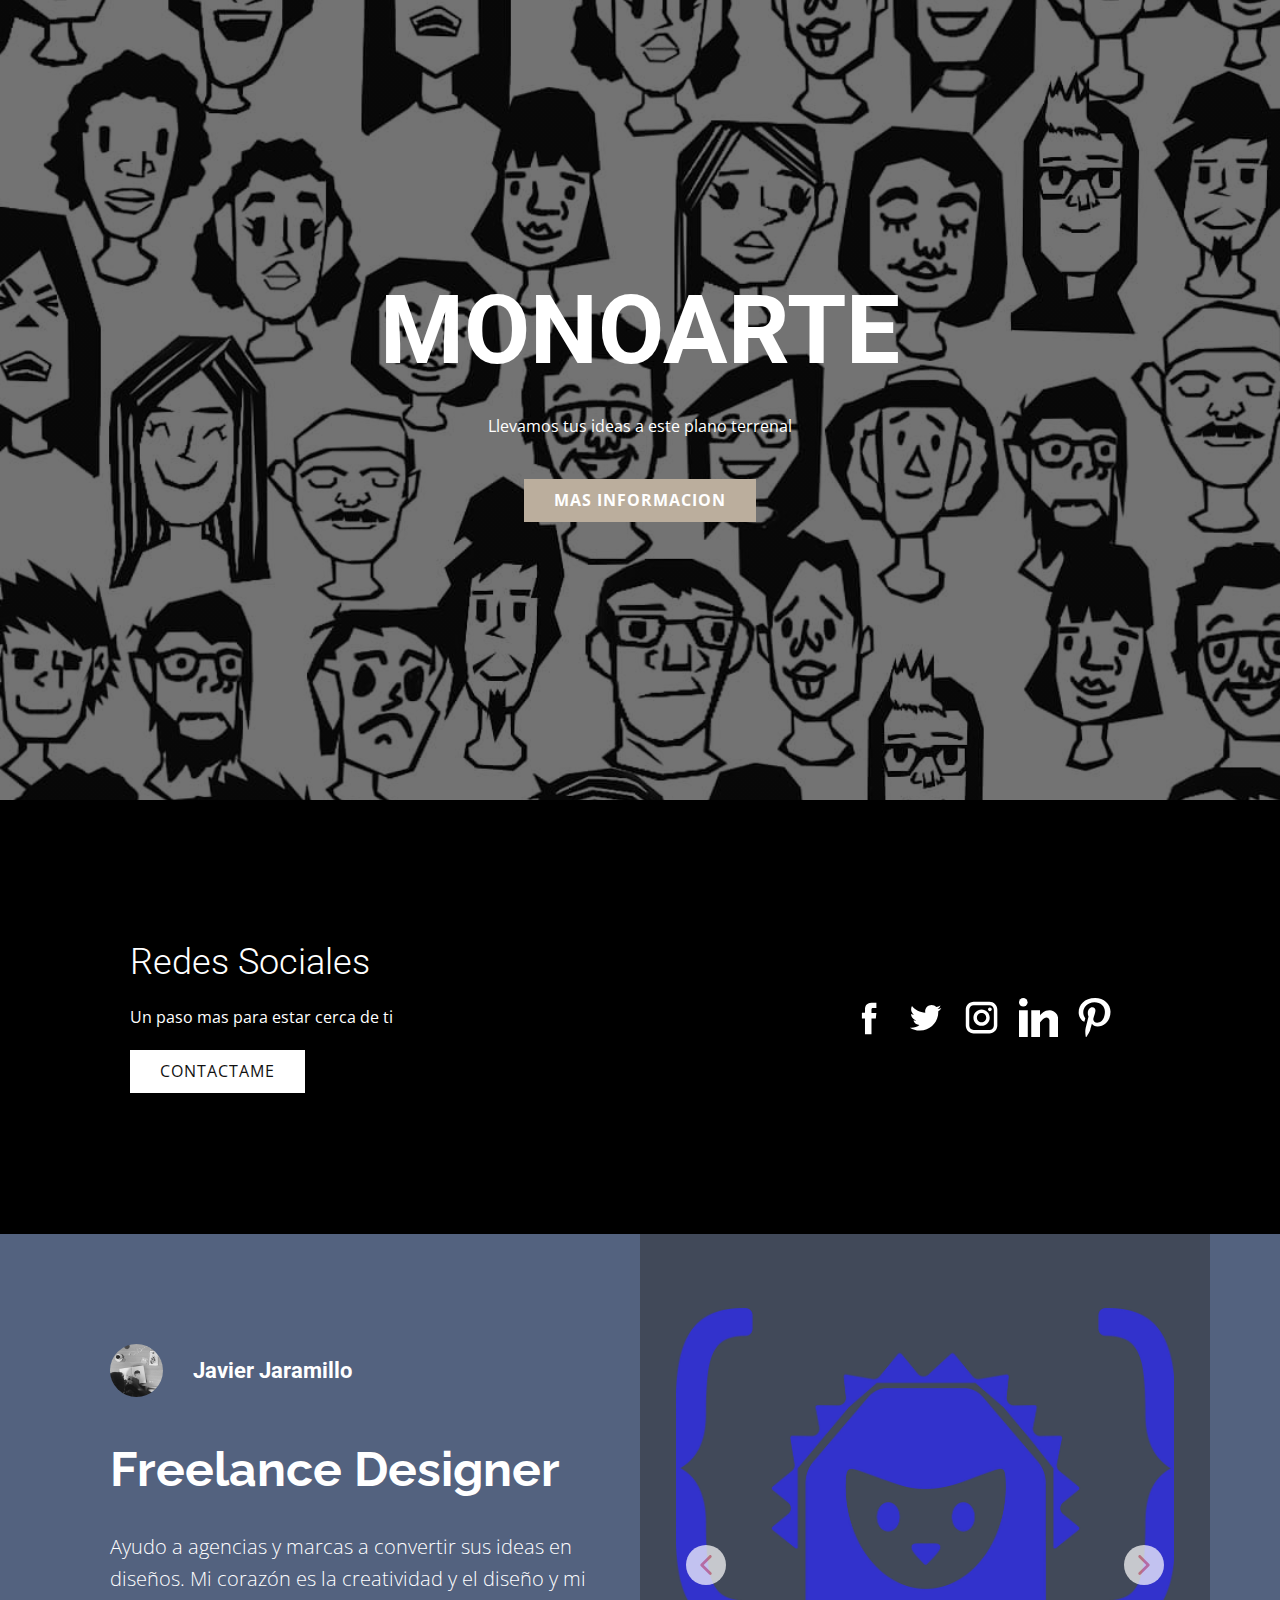
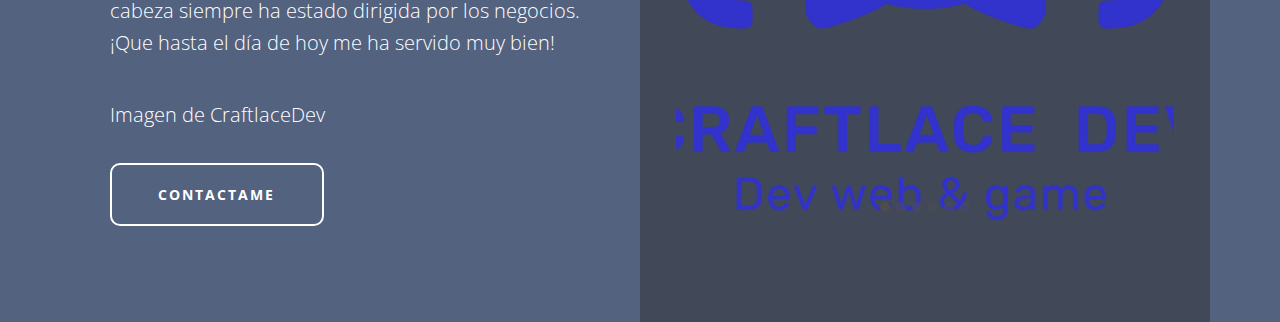
==== index.html @ bd634877 "contenido" ====
<!DOCTYPE html>
<html style="font-size: 16px;" lang="es">

<head>
    <meta name="viewport" content="width=device-width, initial-scale=1.0">
    <meta charset="utf-8">
    <meta name="keywords" content="Freelance Designer">
    <meta name="description" content="">
    <title>Page 14</title>
    <link rel="stylesheet" href="nicepage.css" media="screen">
    <link rel="stylesheet" href="Page-14.css" media="screen">
    <script class="u-script" type="text/javascript" src="jquery-1.9.1.min.js" defer=""></script>
    <script class="u-script" type="text/javascript" src="nicepage.js" defer=""></script>
    <meta name="generator" content=" 4.21.19, nicepage.com">
    <link id="u-theme-google-font" rel="stylesheet" href="https://fonts.googleapis.com/css?family=Roboto:100,100i,300,300i,400,400i,500,500i,700,700i,900,900i|Open+Sans:300,300i,400,400i,500,500i,600,600i,700,700i,800,800i">
    <link id="u-page-google-font" rel="stylesheet" href="https://fonts.googleapis.com/css?family=Raleway:100,100i,200,200i,300,300i,400,400i,500,500i,600,600i,700,700i,800,800i,900,900i">




    <script type="application/ld+json">
        {
            "@context": "http://schema.org",
            "@type": "Organization",
            "name": ""
        }
    </script>
    <meta name="theme-color" content="#53627f">
    <meta property="og:title" content="Page 14">
    <meta property="og:type" content="website">
</head>

<body data-home-page="https://website3326796.nicepage.io/Page-14.html?version=3535fca6-5cd0-44dd-925d-917f13a41437" data-home-page-title="Page 14" class="u-body u-xl-mode" data-lang="es">
    <section class="u-align-center u-clearfix u-image u-shading u-section-1" src="" data-image-width="1080" data-image-height="900" id="sec-49e9">
        <div class="u-clearfix u-sheet u-valign-middle u-sheet-1">
            <h1 class="u-text u-text-default u-title u-text-1">MONOARTE</h1>
            <p class="u-large-text u-text u-text-default u-text-variant u-text-2">Llevamos tus ideas a este plano terrenal</p>
            <a href="#" class="u-btn u-button-style u-palette-2-base u-btn-1">mas informacion</a>
        </div>
    </section>
    <section class="u-black u-clearfix u-section-2" id="sec-7c74">
        <div class="u-clearfix u-sheet u-valign-middle u-sheet-1">
            <div class="u-clearfix u-expanded-width u-layout-wrap u-layout-wrap-1">
                <div class="u-layout">
                    <div class="u-layout-row">
                        <div class="u-align-left u-container-style u-layout-cell u-left-cell u-size-32-md u-size-32-sm u-size-32-xs u-size-36-lg u-size-36-xl u-layout-cell-1">
                            <div class="u-container-layout u-valign-middle u-container-layout-1">
                                <h2 class="u-text u-text-default u-text-1">Redes Sociales</h2>
                                <p class="u-text u-text-2">Un paso mas para estar cerca de ti</p>
                                <a href="" class="u-btn u-button-style u-white u-btn-1">CONTACTAME</a>
                            </div>
                        </div>
                        <div class="u-align-left-sm u-align-left-xs u-align-right-lg u-align-right-md u-align-right-xl u-container-style u-layout-cell u-right-cell u-size-24-lg u-size-24-xl u-size-28-md u-size-28-sm u-size-28-xs u-layout-cell-2">
                            <div class="u-container-layout u-valign-middle u-container-layout-2">
                                <div class="u-social-icons u-spacing-17 u-social-icons-1">
                                    <a class="u-social-url" title="facebook" target="_blank" href="https://facebook.com/name"><span class="u-icon u-social-facebook u-social-icon u-text-white"><svg class="u-svg-link" preserveAspectRatio="xMidYMin slice" viewBox="0 0 112 112" style=""><use xlink:href="#svg-2e4f"></use></svg><svg class="u-svg-content" viewBox="0 0 112 112" x="0" y="0" id="svg-2e4f"><path fill="currentColor" d="M75.5,28.8H65.4c-1.5,0-4,0.9-4,4.3v9.4h13.9l-1.5,15.8H61.4v45.1H42.8V58.3h-8.8V42.4h8.8V32.2
c0-7.4,3.4-18.8,18.8-18.8h13.8v15.4H75.5z"></path></svg></span>
                    </a>
                                    <a class="u-social-url" title="twitter" target="_blank" href="https://twitter.com/name"><span class="u-icon u-social-icon u-social-twitter u-text-white"><svg class="u-svg-link" preserveAspectRatio="xMidYMin slice" viewBox="0 0 112 112" style=""><use xlink:href="#svg-c508"></use></svg><svg class="u-svg-content" viewBox="0 0 112 112" x="0" y="0" id="svg-c508"><path fill="currentColor" d="M92.2,38.2c0,0.8,0,1.6,0,2.3c0,24.3-18.6,52.4-52.6,52.4c-10.6,0.1-20.2-2.9-28.5-8.2
	c1.4,0.2,2.9,0.2,4.4,0.2c8.7,0,16.7-2.9,23-7.9c-8.1-0.2-14.9-5.5-17.3-12.8c1.1,0.2,2.4,0.2,3.4,0.2c1.6,0,3.3-0.2,4.8-0.7
	c-8.4-1.6-14.9-9.2-14.9-18c0-0.2,0-0.2,0-0.2c2.5,1.4,5.4,2.2,8.4,2.3c-5-3.3-8.3-8.9-8.3-15.4c0-3.4,1-6.5,2.5-9.2
	c9.1,11.1,22.7,18.5,38,19.2c-0.2-1.4-0.4-2.8-0.4-4.3c0.1-10,8.3-18.2,18.5-18.2c5.4,0,10.1,2.2,13.5,5.7c4.3-0.8,8.1-2.3,11.7-4.5
	c-1.4,4.3-4.3,7.9-8.1,10.1c3.7-0.4,7.3-1.4,10.6-2.9C98.9,32.3,95.7,35.5,92.2,38.2z"></path></svg></span>
                    </a>
                                    <a class="u-social-url" title="instagram" target="_blank" href="https://instagram.com/name"><span class="u-icon u-social-icon u-social-instagram u-text-white"><svg class="u-svg-link" preserveAspectRatio="xMidYMin slice" viewBox="0 0 112 112" style=""><use xlink:href="#svg-9d85"></use></svg><svg class="u-svg-content" viewBox="0 0 112 112" x="0" y="0" id="svg-9d85"><path fill="currentColor" d="M55.9,32.9c-12.8,0-23.2,10.4-23.2,23.2s10.4,23.2,23.2,23.2s23.2-10.4,23.2-23.2S68.7,32.9,55.9,32.9z
	 M55.9,69.4c-7.4,0-13.3-6-13.3-13.3c-0.1-7.4,6-13.3,13.3-13.3s13.3,6,13.3,13.3C69.3,63.5,63.3,69.4,55.9,69.4z"></path><path fill="#FFFFFF" d="M79.7,26.8c-3,0-5.4,2.5-5.4,5.4s2.5,5.4,5.4,5.4c3,0,5.4-2.5,5.4-5.4S82.7,26.8,79.7,26.8z"></path><path fill="currentColor" d="M78.2,11H33.5C21,11,10.8,21.3,10.8,33.7v44.7c0,12.6,10.2,22.8,22.7,22.8h44.7c12.6,0,22.7-10.2,22.7-22.7
	V33.7C100.8,21.1,90.6,11,78.2,11z M91,78.4c0,7.1-5.8,12.8-12.8,12.8H33.5c-7.1,0-12.8-5.8-12.8-12.8V33.7
	c0-7.1,5.8-12.8,12.8-12.8h44.7c7.1,0,12.8,5.8,12.8,12.8V78.4z"></path></svg></span>
                    </a>
                                    <a class="u-social-url" target="_blank" data-type="Custom" title="Custom" href=""><span class="u-icon u-social-custom u-social-icon u-text-white u-icon-4"><svg class="u-svg-link" preserveAspectRatio="xMidYMin slice" viewBox="0 0 512 512" style=""><use xlink:href="#svg-ff0d"></use></svg><svg class="u-svg-content" viewBox="0 0 512 512" x="0px" y="0px" id="svg-ff0d" style="enable-background:new 0 0 512 512;"><g><g><rect y="160" width="114.496" height="352"></rect>
</g>
</g><g><g><path d="M426.368,164.128c-1.216-0.384-2.368-0.8-3.648-1.152c-1.536-0.352-3.072-0.64-4.64-0.896    c-6.08-1.216-12.736-2.08-20.544-2.08c-66.752,0-109.088,48.544-123.04,67.296V160H160v352h114.496V320    c0,0,86.528-120.512,123.04-32c0,79.008,0,224,0,224H512V274.464C512,221.28,475.552,176.96,426.368,164.128z"></path>
</g>
</g><g><g><circle cx="56" cy="56" r="56"></circle>
</g>
</g></svg></span>
                    </a>
                                    <a class="u-social-url" target="_blank" data-type="Custom" title="Custom" href=""><span class="u-icon u-social-custom u-social-icon u-text-white u-icon-5"><svg class="u-svg-link" preserveAspectRatio="xMidYMin slice" viewBox="0 0 511.977 511.977" style=""><use xlink:href="#svg-a3cb"></use></svg><svg class="u-svg-content" viewBox="0 0 511.977 511.977" x="0px" y="0px" id="svg-a3cb" style="enable-background:new 0 0 511.977 511.977;"><g><g><path d="M262.948,0C122.628,0,48.004,89.92,48.004,187.968c0,45.472,25.408,102.176,66.08,120.16    c6.176,2.784,9.536,1.6,10.912-4.128c1.216-4.352,6.56-25.312,9.152-35.2c0.8-3.168,0.384-5.92-2.176-8.896    c-13.504-15.616-24.224-44.064-24.224-70.752c0-68.384,54.368-134.784,146.88-134.784c80,0,135.968,51.968,135.968,126.304    c0,84-44.448,142.112-102.208,142.112c-31.968,0-55.776-25.088-48.224-56.128c9.12-36.96,27.008-76.704,27.008-103.36    c0-23.904-13.504-43.68-41.088-43.68c-32.544,0-58.944,32.224-58.944,75.488c0,27.488,9.728,46.048,9.728,46.048    S144.676,371.2,138.692,395.488c-10.112,41.12,1.376,107.712,2.368,113.44c0.608,3.168,4.16,4.16,6.144,1.568    c3.168-4.16,42.08-59.68,52.992-99.808c3.968-14.624,20.256-73.92,20.256-73.92c10.72,19.36,41.664,35.584,74.624,35.584    c98.048,0,168.896-86.176,168.896-193.12C463.62,76.704,375.876,0,262.948,0z"></path>
</g>
</g></svg></span>
                    </a>
                                </div>
                            </div>
                        </div>
                    </div>
                </div>
            </div>
        </div>
    </section>
    <section class="u-clearfix u-palette-1-base u-section-3" id="carousel_46b9">
        <div class="u-clearfix u-sheet u-valign-middle-xs u-sheet-1">
            <div class="u-clearfix u-expanded-width-sm u-expanded-width-xs u-layout-wrap u-layout-wrap-1">
                <div class="u-gutter-0 u-layout">
                    <div class="u-layout-row">
                        <div class="u-align-left u-container-style u-layout-cell u-palette-1-base u-size-30-lg u-size-30-xl u-size-60-md u-size-60-sm u-size-60-xs u-layout-cell-1">
                            <div class="u-container-layout u-valign-middle u-container-layout-1">
                                <div class="u-align-left u-container-style u-group u-group-1">
                                    <div class="u-container-layout u-container-layout-2">
                                        <div alt="" class="u-image u-image-circle u-image-1" data-image-width="800" data-image-height="792"></div>
                                        <h5 class="u-text u-text-1">Javier Jaramillo</h5>
                                    </div>
                                </div>
                                <h2 class="u-custom-font u-font-raleway u-text u-text-2">Freelance Designer</h2>
                                <p class="u-text u-text-3"> Ayudo a agencias y marcas a convertir sus ideas en diseños. Mi corazón es la creatividad y el diseño y mi cabeza siempre ha estado dirigida por los negocios. ¡Que hasta el día de hoy me ha servido muy bien!</p>
                                <p class="u-text u-text-4">Imagen de CraftlaceDev</p>
                                <a href="https://nicepage.com/wordpress-themes" class="u-active-white u-border-2 u-border-active-white u-border-hover-white u-border-white u-btn u-btn-round u-button-style u-hover-white u-none u-radius-10 u-text-active-palette-4-base u-text-hover-palette-4-base u-btn-1">contactame</a>
                            </div>
                        </div>
                        <div class="u-align-center-lg u-align-center-xl u-align-left-md u-align-left-sm u-align-left-xs u-container-style u-layout-cell u-palette-1-dark-2 u-size-30-lg u-size-30-xl u-size-60-md u-size-60-sm u-size-60-xs u-layout-cell-2">
                            <div class="u-container-layout u-valign-middle-sm u-valign-middle-xs u-container-layout-3">
                                <div class="u-carousel u-expanded-width-xs u-gallery u-gallery-slider u-layout-carousel u-lightbox u-show-text-on-hover u-thumbnails-position-bottom u-gallery-1" id="carousel-8c03" data-interval="5000" data-u-ride="carousel">
                                    <ol class="u-absolute-hcenter u-carousel-indicators u-carousel-indicators-1">
                                        <li data-u-target="#carousel-8c03" data-u-slide-to="0" class="u-active u-grey-70 u-shape-circle" style="width: 10px; height: 10px;"></li>
                                        <li data-u-target="#carousel-8c03" data-u-slide-to="1" class="u-grey-70 u-shape-circle" style="width: 10px; height: 10px;"></li>
                                        <li data-u-target="#carousel-8c03" data-u-slide-to="2" class="u-grey-70 u-shape-circle" style="width: 10px; height: 10px;"></li>
                                        <li data-u-target="#carousel-8c03" data-u-slide-to="3" class="u-grey-70 u-shape-circle" style="width: 10px; height: 10px;"></li>
                                        <li data-u-target="#carousel-8c03" data-u-slide-to="4" class="u-grey-70 u-shape-circle" style="width: 10px; height: 10px;"></li>
                                        <li data-u-target="#carousel-8c03" data-u-slide-to="5" class="u-grey-70 u-shape-circle" style="width: 10px; height: 10px;"></li>
                                    </ol>
                                    <div class="u-carousel-inner u-gallery-inner" role="listbox">
                                        <div class="u-active u-carousel-item u-effect-fade u-effect-hover-zoom u-gallery-item u-carousel-item-1">
                                            <div class="u-back-slide" data-image-width="1189" data-image-height="1080">
                                                <img class="u-back-image u-expanded" src="images/3.png">
                                            </div>
                                            <div class="u-align-center u-over-slide u-shading u-valign-bottom u-over-slide-1">
                                                <h3 class="u-gallery-heading">Sample Title</h3>
                                                <p class="u-gallery-text">Sample Text</p>
                                            </div>
                                        </div>
                                        <div class="u-carousel-item u-effect-fade u-effect-hover-zoom u-gallery-item u-carousel-item-2">
                                            <div class="u-back-slide" data-image-width="1189" data-image-height="1080">
                                                <img class="u-back-image u-expanded" src="images/2.png">
                                            </div>
                                            <div class="u-align-center u-over-slide u-shading u-valign-bottom u-over-slide-2">
                                                <h3 class="u-gallery-heading">Sample Title</h3>
                                                <p class="u-gallery-text">Sample Text</p>
                                            </div>
                                        </div>
                                        <div class="u-carousel-item u-effect-fade u-effect-hover-zoom u-gallery-item u-carousel-item-3">
                                            <div class="u-back-slide" data-image-width="1920" data-image-height="725">
                                                <img class="u-back-image u-expanded" src="images/4.png">
                                            </div>
                                            <div class="u-align-center u-over-slide u-shading u-valign-bottom u-over-slide-3">
                                                <h3 class="u-gallery-heading">Sample Title</h3>
                                                <p class="u-gallery-text">Sample Text</p>
                                            </div>
                                        </div>
                                        <div class="u-carousel-item u-effect-fade u-effect-hover-zoom u-gallery-item u-carousel-item-4">
                                            <div class="u-back-slide" data-image-width="3401" data-image-height="1770">
                                                <img class="u-back-image u-expanded" src="images/7.png">
                                            </div>
                                            <div class="u-align-center u-over-slide u-shading u-valign-bottom u-over-slide-4">
                                                <h3 class="u-gallery-heading">Sample Title</h3>
                                                <p class="u-gallery-text">Sample Text</p>
                                            </div>
                                        </div>
                                        <div class="u-carousel-item u-effect-fade u-effect-hover-zoom u-gallery-item u-carousel-item-5">
                                            <div class="u-back-slide" data-image-width="1080" data-image-height="1080">
                                                <img class="u-back-image u-expanded" src="images/1.png">
                                            </div>
                                            <div class="u-align-center u-over-slide u-shading u-valign-bottom u-over-slide-5">
                                                <h3 class="u-gallery-heading">Sample Title</h3>
                                                <p class="u-gallery-text">Sample Text</p>
                                            </div>
                                        </div>
                                        <div class="u-carousel-item u-effect-fade u-effect-hover-zoom u-gallery-item u-carousel-item-6">
                                            <div class="u-back-slide" data-image-width="2093" data-image-height="1198">
                                                <img class="u-back-image u-expanded" src="images/6.png">
                                            </div>
                                            <div class="u-align-center u-over-slide u-shading u-valign-bottom u-over-slide-6">
                                                <h3 class="u-gallery-heading">Sample Title</h3>
                                                <p class="u-gallery-text">Sample Text</p>
                                            </div>
                                        </div>
                                    </div>
                                    <a class="u-absolute-vcenter u-carousel-control u-carousel-control-prev u-hover-palette-4-base u-icon-circle u-opacity u-opacity-70 u-spacing-10 u-text-hover-white u-text-palette-4-base u-white u-carousel-control-1" href="#carousel-8c03" role="button"
                                        data-u-slide="prev">
                                        <span aria-hidden="true">
                        <svg viewBox="0 0 451.847 451.847"><path d="M97.141,225.92c0-8.095,3.091-16.192,9.259-22.366L300.689,9.27c12.359-12.359,32.397-12.359,44.751,0
c12.354,12.354,12.354,32.388,0,44.748L173.525,225.92l171.903,171.909c12.354,12.354,12.354,32.391,0,44.744
c-12.354,12.365-32.386,12.365-44.745,0l-194.29-194.281C100.226,242.115,97.141,234.018,97.141,225.92z"></path></svg>
                      </span>
                                        <span class="sr-only">
                        <svg viewBox="0 0 451.847 451.847"><path d="M97.141,225.92c0-8.095,3.091-16.192,9.259-22.366L300.689,9.27c12.359-12.359,32.397-12.359,44.751,0
c12.354,12.354,12.354,32.388,0,44.748L173.525,225.92l171.903,171.909c12.354,12.354,12.354,32.391,0,44.744
c-12.354,12.365-32.386,12.365-44.745,0l-194.29-194.281C100.226,242.115,97.141,234.018,97.141,225.92z"></path></svg>
                      </span>
                                    </a>
                                    <a class="u-absolute-vcenter u-carousel-control u-carousel-control-next u-hover-palette-4-base u-icon-circle u-opacity u-opacity-70 u-spacing-10 u-text-hover-white u-text-palette-4-base u-white u-carousel-control-2" href="#carousel-8c03" role="button"
                                        data-u-slide="next">
                                        <span aria-hidden="true">
                        <svg viewBox="0 0 451.846 451.847"><path d="M345.441,248.292L151.154,442.573c-12.359,12.365-32.397,12.365-44.75,0c-12.354-12.354-12.354-32.391,0-44.744
L278.318,225.92L106.409,54.017c-12.354-12.359-12.354-32.394,0-44.748c12.354-12.359,32.391-12.359,44.75,0l194.287,194.284
c6.177,6.18,9.262,14.271,9.262,22.366C354.708,234.018,351.617,242.115,345.441,248.292z"></path></svg>
                      </span>
                                        <span class="sr-only">
                        <svg viewBox="0 0 451.846 451.847"><path d="M345.441,248.292L151.154,442.573c-12.359,12.365-32.397,12.365-44.75,0c-12.354-12.354-12.354-32.391,0-44.744
L278.318,225.92L106.409,54.017c-12.354-12.359-12.354-32.394,0-44.748c12.354-12.359,32.391-12.359,44.75,0l194.287,194.284
c6.177,6.18,9.262,14.271,9.262,22.366C354.708,234.018,351.617,242.115,345.441,248.292z"></path></svg>
                      </span>
                                    </a>
                                </div>
                            </div>
                        </div>
                    </div>
                </div>
            </div>
        </div>
    </section>




</body>

</html>
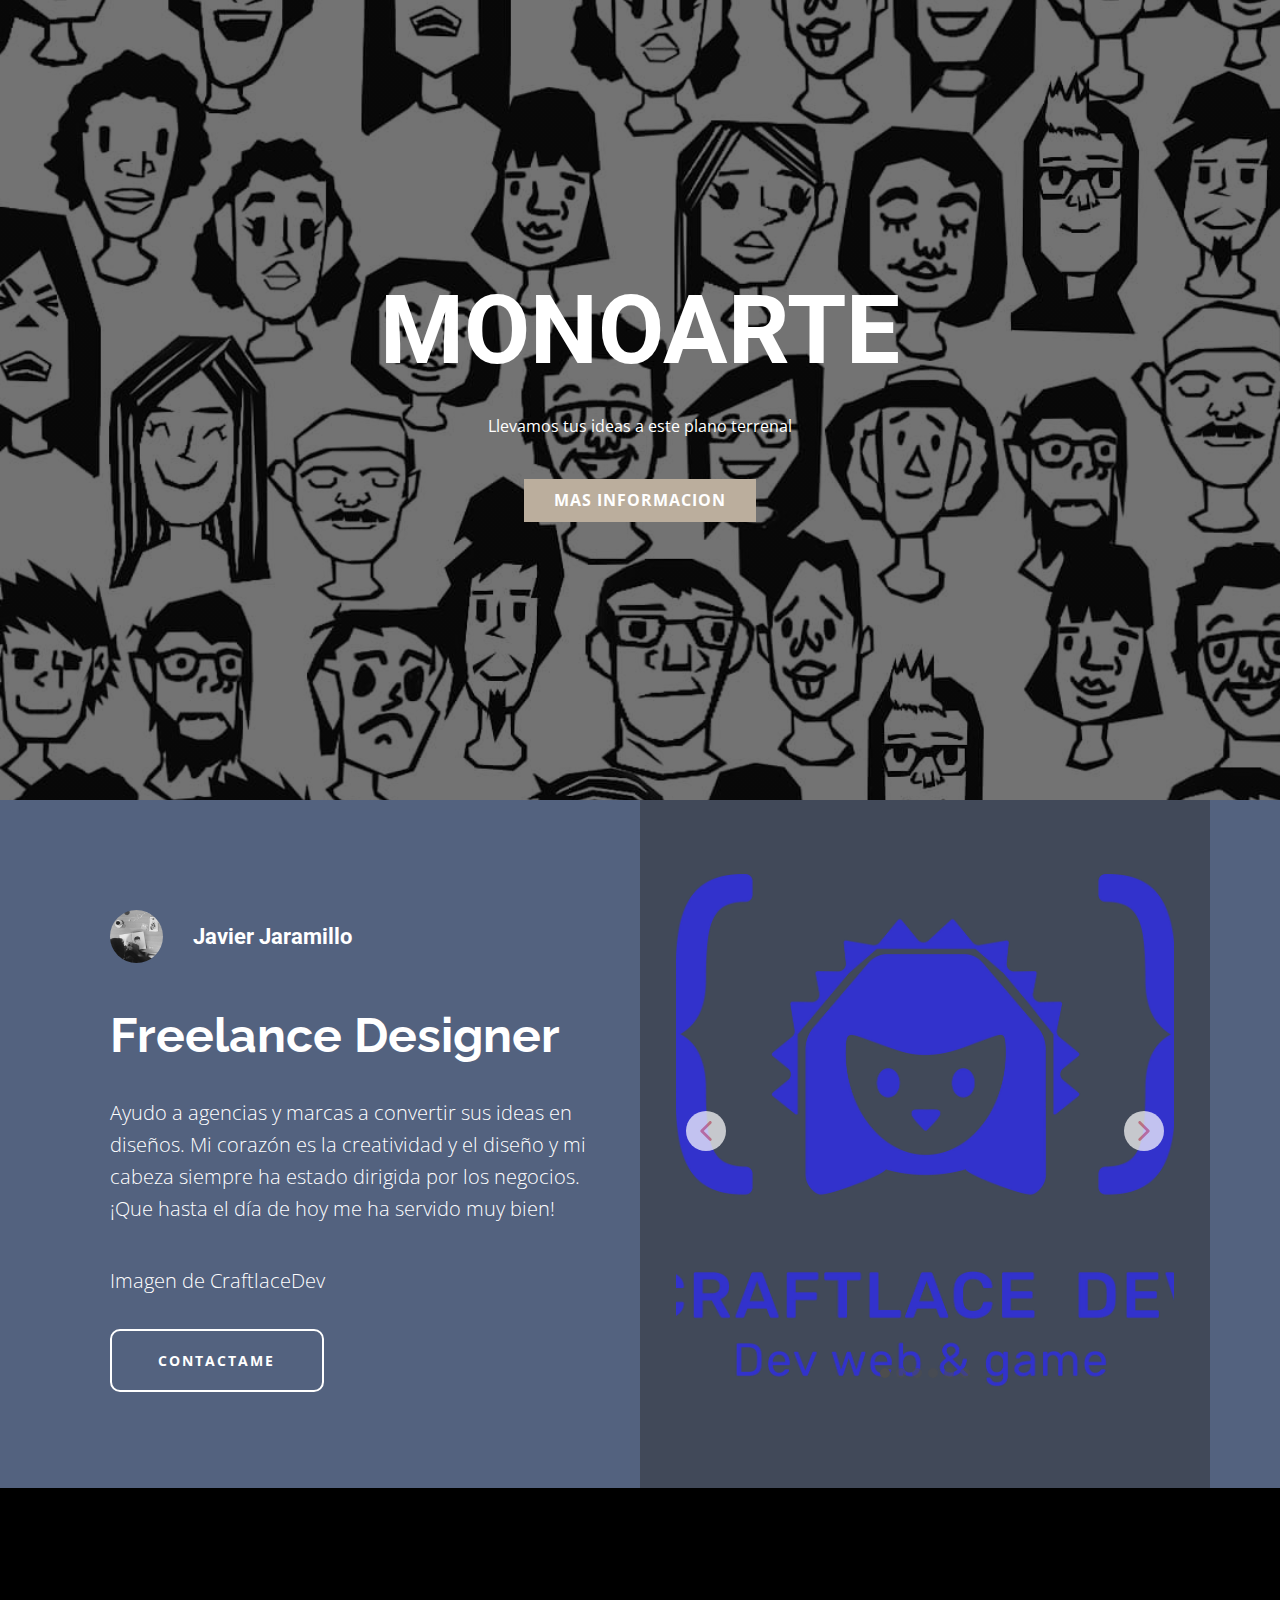
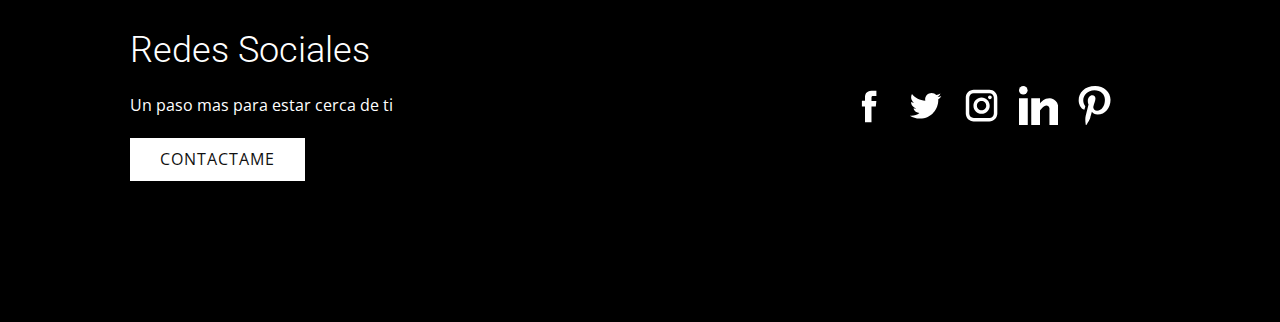
==== commit bafb8788: "cambio de orden de seccion" ====
--- a/index.html
+++ b/index.html
@@ -38,55 +38,7 @@
             <a href="#" class="u-btn u-button-style u-palette-2-base u-btn-1">mas informacion</a>
         </div>
     </section>
-    <section class="u-black u-clearfix u-section-2" id="sec-7c74">
-        <div class="u-clearfix u-sheet u-valign-middle u-sheet-1">
-            <div class="u-clearfix u-expanded-width u-layout-wrap u-layout-wrap-1">
-                <div class="u-layout">
-                    <div class="u-layout-row">
-                        <div class="u-align-left u-container-style u-layout-cell u-left-cell u-size-32-md u-size-32-sm u-size-32-xs u-size-36-lg u-size-36-xl u-layout-cell-1">
-                            <div class="u-container-layout u-valign-middle u-container-layout-1">
-                                <h2 class="u-text u-text-default u-text-1">Redes Sociales</h2>
-                                <p class="u-text u-text-2">Un paso mas para estar cerca de ti</p>
-                                <a href="" class="u-btn u-button-style u-white u-btn-1">CONTACTAME</a>
-                            </div>
-                        </div>
-                        <div class="u-align-left-sm u-align-left-xs u-align-right-lg u-align-right-md u-align-right-xl u-container-style u-layout-cell u-right-cell u-size-24-lg u-size-24-xl u-size-28-md u-size-28-sm u-size-28-xs u-layout-cell-2">
-                            <div class="u-container-layout u-valign-middle u-container-layout-2">
-                                <div class="u-social-icons u-spacing-17 u-social-icons-1">
-                                    <a class="u-social-url" title="facebook" target="_blank" href="https://facebook.com/name"><span class="u-icon u-social-facebook u-social-icon u-text-white"><svg class="u-svg-link" preserveAspectRatio="xMidYMin slice" viewBox="0 0 112 112" style=""><use xlink:href="#svg-2e4f"></use></svg><svg class="u-svg-content" viewBox="0 0 112 112" x="0" y="0" id="svg-2e4f"><path fill="currentColor" d="M75.5,28.8H65.4c-1.5,0-4,0.9-4,4.3v9.4h13.9l-1.5,15.8H61.4v45.1H42.8V58.3h-8.8V42.4h8.8V32.2
-c0-7.4,3.4-18.8,18.8-18.8h13.8v15.4H75.5z"></path></svg></span>
-                    </a>
-                                    <a class="u-social-url" title="twitter" target="_blank" href="https://twitter.com/name"><span class="u-icon u-social-icon u-social-twitter u-text-white"><svg class="u-svg-link" preserveAspectRatio="xMidYMin slice" viewBox="0 0 112 112" style=""><use xlink:href="#svg-c508"></use></svg><svg class="u-svg-content" viewBox="0 0 112 112" x="0" y="0" id="svg-c508"><path fill="currentColor" d="M92.2,38.2c0,0.8,0,1.6,0,2.3c0,24.3-18.6,52.4-52.6,52.4c-10.6,0.1-20.2-2.9-28.5-8.2
-	c1.4,0.2,2.9,0.2,4.4,0.2c8.7,0,16.7-2.9,23-7.9c-8.1-0.2-14.9-5.5-17.3-12.8c1.1,0.2,2.4,0.2,3.4,0.2c1.6,0,3.3-0.2,4.8-0.7
-	c-8.4-1.6-14.9-9.2-14.9-18c0-0.2,0-0.2,0-0.2c2.5,1.4,5.4,2.2,8.4,2.3c-5-3.3-8.3-8.9-8.3-15.4c0-3.4,1-6.5,2.5-9.2
-	c9.1,11.1,22.7,18.5,38,19.2c-0.2-1.4-0.4-2.8-0.4-4.3c0.1-10,8.3-18.2,18.5-18.2c5.4,0,10.1,2.2,13.5,5.7c4.3-0.8,8.1-2.3,11.7-4.5
-	c-1.4,4.3-4.3,7.9-8.1,10.1c3.7-0.4,7.3-1.4,10.6-2.9C98.9,32.3,95.7,35.5,92.2,38.2z"></path></svg></span>
-                    </a>
-                                    <a class="u-social-url" title="instagram" target="_blank" href="https://instagram.com/name"><span class="u-icon u-social-icon u-social-instagram u-text-white"><svg class="u-svg-link" preserveAspectRatio="xMidYMin slice" viewBox="0 0 112 112" style=""><use xlink:href="#svg-9d85"></use></svg><svg class="u-svg-content" viewBox="0 0 112 112" x="0" y="0" id="svg-9d85"><path fill="currentColor" d="M55.9,32.9c-12.8,0-23.2,10.4-23.2,23.2s10.4,23.2,23.2,23.2s23.2-10.4,23.2-23.2S68.7,32.9,55.9,32.9z
-	 M55.9,69.4c-7.4,0-13.3-6-13.3-13.3c-0.1-7.4,6-13.3,13.3-13.3s13.3,6,13.3,13.3C69.3,63.5,63.3,69.4,55.9,69.4z"></path><path fill="#FFFFFF" d="M79.7,26.8c-3,0-5.4,2.5-5.4,5.4s2.5,5.4,5.4,5.4c3,0,5.4-2.5,5.4-5.4S82.7,26.8,79.7,26.8z"></path><path fill="currentColor" d="M78.2,11H33.5C21,11,10.8,21.3,10.8,33.7v44.7c0,12.6,10.2,22.8,22.7,22.8h44.7c12.6,0,22.7-10.2,22.7-22.7
-	V33.7C100.8,21.1,90.6,11,78.2,11z M91,78.4c0,7.1-5.8,12.8-12.8,12.8H33.5c-7.1,0-12.8-5.8-12.8-12.8V33.7
-	c0-7.1,5.8-12.8,12.8-12.8h44.7c7.1,0,12.8,5.8,12.8,12.8V78.4z"></path></svg></span>
-                    </a>
-                                    <a class="u-social-url" target="_blank" data-type="Custom" title="Custom" href=""><span class="u-icon u-social-custom u-social-icon u-text-white u-icon-4"><svg class="u-svg-link" preserveAspectRatio="xMidYMin slice" viewBox="0 0 512 512" style=""><use xlink:href="#svg-ff0d"></use></svg><svg class="u-svg-content" viewBox="0 0 512 512" x="0px" y="0px" id="svg-ff0d" style="enable-background:new 0 0 512 512;"><g><g><rect y="160" width="114.496" height="352"></rect>
-</g>
-</g><g><g><path d="M426.368,164.128c-1.216-0.384-2.368-0.8-3.648-1.152c-1.536-0.352-3.072-0.64-4.64-0.896    c-6.08-1.216-12.736-2.08-20.544-2.08c-66.752,0-109.088,48.544-123.04,67.296V160H160v352h114.496V320    c0,0,86.528-120.512,123.04-32c0,79.008,0,224,0,224H512V274.464C512,221.28,475.552,176.96,426.368,164.128z"></path>
-</g>
-</g><g><g><circle cx="56" cy="56" r="56"></circle>
-</g>
-</g></svg></span>
-                    </a>
-                                    <a class="u-social-url" target="_blank" data-type="Custom" title="Custom" href=""><span class="u-icon u-social-custom u-social-icon u-text-white u-icon-5"><svg class="u-svg-link" preserveAspectRatio="xMidYMin slice" viewBox="0 0 511.977 511.977" style=""><use xlink:href="#svg-a3cb"></use></svg><svg class="u-svg-content" viewBox="0 0 511.977 511.977" x="0px" y="0px" id="svg-a3cb" style="enable-background:new 0 0 511.977 511.977;"><g><g><path d="M262.948,0C122.628,0,48.004,89.92,48.004,187.968c0,45.472,25.408,102.176,66.08,120.16    c6.176,2.784,9.536,1.6,10.912-4.128c1.216-4.352,6.56-25.312,9.152-35.2c0.8-3.168,0.384-5.92-2.176-8.896    c-13.504-15.616-24.224-44.064-24.224-70.752c0-68.384,54.368-134.784,146.88-134.784c80,0,135.968,51.968,135.968,126.304    c0,84-44.448,142.112-102.208,142.112c-31.968,0-55.776-25.088-48.224-56.128c9.12-36.96,27.008-76.704,27.008-103.36    c0-23.904-13.504-43.68-41.088-43.68c-32.544,0-58.944,32.224-58.944,75.488c0,27.488,9.728,46.048,9.728,46.048    S144.676,371.2,138.692,395.488c-10.112,41.12,1.376,107.712,2.368,113.44c0.608,3.168,4.16,4.16,6.144,1.568    c3.168-4.16,42.08-59.68,52.992-99.808c3.968-14.624,20.256-73.92,20.256-73.92c10.72,19.36,41.664,35.584,74.624,35.584    c98.048,0,168.896-86.176,168.896-193.12C463.62,76.704,375.876,0,262.948,0z"></path>
-</g>
-</g></svg></span>
-                    </a>
-                                </div>
-                            </div>
-                        </div>
-                    </div>
-                </div>
-            </div>
-        </div>
-    </section>
+
     <section class="u-clearfix u-palette-1-base u-section-3" id="carousel_46b9">
         <div class="u-clearfix u-sheet u-valign-middle-xs u-sheet-1">
             <div class="u-clearfix u-expanded-width-sm u-expanded-width-xs u-layout-wrap u-layout-wrap-1">
@@ -207,7 +159,55 @@
             </div>
         </div>
     </section>
-
+    <section class="u-black u-clearfix u-section-2" id="sec-7c74">
+        <div class="u-clearfix u-sheet u-valign-middle u-sheet-1">
+            <div class="u-clearfix u-expanded-width u-layout-wrap u-layout-wrap-1">
+                <div class="u-layout">
+                    <div class="u-layout-row">
+                        <div class="u-align-left u-container-style u-layout-cell u-left-cell u-size-32-md u-size-32-sm u-size-32-xs u-size-36-lg u-size-36-xl u-layout-cell-1">
+                            <div class="u-container-layout u-valign-middle u-container-layout-1">
+                                <h2 class="u-text u-text-default u-text-1">Redes Sociales</h2>
+                                <p class="u-text u-text-2">Un paso mas para estar cerca de ti</p>
+                                <a href="" class="u-btn u-button-style u-white u-btn-1">CONTACTAME</a>
+                            </div>
+                        </div>
+                        <div class="u-align-left-sm u-align-left-xs u-align-right-lg u-align-right-md u-align-right-xl u-container-style u-layout-cell u-right-cell u-size-24-lg u-size-24-xl u-size-28-md u-size-28-sm u-size-28-xs u-layout-cell-2">
+                            <div class="u-container-layout u-valign-middle u-container-layout-2">
+                                <div class="u-social-icons u-spacing-17 u-social-icons-1">
+                                    <a class="u-social-url" title="facebook" target="_blank" href="https://facebook.com/name"><span class="u-icon u-social-facebook u-social-icon u-text-white"><svg class="u-svg-link" preserveAspectRatio="xMidYMin slice" viewBox="0 0 112 112" style=""><use xlink:href="#svg-2e4f"></use></svg><svg class="u-svg-content" viewBox="0 0 112 112" x="0" y="0" id="svg-2e4f"><path fill="currentColor" d="M75.5,28.8H65.4c-1.5,0-4,0.9-4,4.3v9.4h13.9l-1.5,15.8H61.4v45.1H42.8V58.3h-8.8V42.4h8.8V32.2
+c0-7.4,3.4-18.8,18.8-18.8h13.8v15.4H75.5z"></path></svg></span>
+                    </a>
+                                    <a class="u-social-url" title="twitter" target="_blank" href="https://twitter.com/name"><span class="u-icon u-social-icon u-social-twitter u-text-white"><svg class="u-svg-link" preserveAspectRatio="xMidYMin slice" viewBox="0 0 112 112" style=""><use xlink:href="#svg-c508"></use></svg><svg class="u-svg-content" viewBox="0 0 112 112" x="0" y="0" id="svg-c508"><path fill="currentColor" d="M92.2,38.2c0,0.8,0,1.6,0,2.3c0,24.3-18.6,52.4-52.6,52.4c-10.6,0.1-20.2-2.9-28.5-8.2
+	c1.4,0.2,2.9,0.2,4.4,0.2c8.7,0,16.7-2.9,23-7.9c-8.1-0.2-14.9-5.5-17.3-12.8c1.1,0.2,2.4,0.2,3.4,0.2c1.6,0,3.3-0.2,4.8-0.7
+	c-8.4-1.6-14.9-9.2-14.9-18c0-0.2,0-0.2,0-0.2c2.5,1.4,5.4,2.2,8.4,2.3c-5-3.3-8.3-8.9-8.3-15.4c0-3.4,1-6.5,2.5-9.2
+	c9.1,11.1,22.7,18.5,38,19.2c-0.2-1.4-0.4-2.8-0.4-4.3c0.1-10,8.3-18.2,18.5-18.2c5.4,0,10.1,2.2,13.5,5.7c4.3-0.8,8.1-2.3,11.7-4.5
+	c-1.4,4.3-4.3,7.9-8.1,10.1c3.7-0.4,7.3-1.4,10.6-2.9C98.9,32.3,95.7,35.5,92.2,38.2z"></path></svg></span>
+                    </a>
+                                    <a class="u-social-url" title="instagram" target="_blank" href="https://instagram.com/name"><span class="u-icon u-social-icon u-social-instagram u-text-white"><svg class="u-svg-link" preserveAspectRatio="xMidYMin slice" viewBox="0 0 112 112" style=""><use xlink:href="#svg-9d85"></use></svg><svg class="u-svg-content" viewBox="0 0 112 112" x="0" y="0" id="svg-9d85"><path fill="currentColor" d="M55.9,32.9c-12.8,0-23.2,10.4-23.2,23.2s10.4,23.2,23.2,23.2s23.2-10.4,23.2-23.2S68.7,32.9,55.9,32.9z
+	 M55.9,69.4c-7.4,0-13.3-6-13.3-13.3c-0.1-7.4,6-13.3,13.3-13.3s13.3,6,13.3,13.3C69.3,63.5,63.3,69.4,55.9,69.4z"></path><path fill="#FFFFFF" d="M79.7,26.8c-3,0-5.4,2.5-5.4,5.4s2.5,5.4,5.4,5.4c3,0,5.4-2.5,5.4-5.4S82.7,26.8,79.7,26.8z"></path><path fill="currentColor" d="M78.2,11H33.5C21,11,10.8,21.3,10.8,33.7v44.7c0,12.6,10.2,22.8,22.7,22.8h44.7c12.6,0,22.7-10.2,22.7-22.7
+	V33.7C100.8,21.1,90.6,11,78.2,11z M91,78.4c0,7.1-5.8,12.8-12.8,12.8H33.5c-7.1,0-12.8-5.8-12.8-12.8V33.7
+	c0-7.1,5.8-12.8,12.8-12.8h44.7c7.1,0,12.8,5.8,12.8,12.8V78.4z"></path></svg></span>
+                    </a>
+                                    <a class="u-social-url" target="_blank" data-type="Custom" title="Custom" href=""><span class="u-icon u-social-custom u-social-icon u-text-white u-icon-4"><svg class="u-svg-link" preserveAspectRatio="xMidYMin slice" viewBox="0 0 512 512" style=""><use xlink:href="#svg-ff0d"></use></svg><svg class="u-svg-content" viewBox="0 0 512 512" x="0px" y="0px" id="svg-ff0d" style="enable-background:new 0 0 512 512;"><g><g><rect y="160" width="114.496" height="352"></rect>
+</g>
+</g><g><g><path d="M426.368,164.128c-1.216-0.384-2.368-0.8-3.648-1.152c-1.536-0.352-3.072-0.64-4.64-0.896    c-6.08-1.216-12.736-2.08-20.544-2.08c-66.752,0-109.088,48.544-123.04,67.296V160H160v352h114.496V320    c0,0,86.528-120.512,123.04-32c0,79.008,0,224,0,224H512V274.464C512,221.28,475.552,176.96,426.368,164.128z"></path>
+</g>
+</g><g><g><circle cx="56" cy="56" r="56"></circle>
+</g>
+</g></svg></span>
+                    </a>
+                                    <a class="u-social-url" target="_blank" data-type="Custom" title="Custom" href=""><span class="u-icon u-social-custom u-social-icon u-text-white u-icon-5"><svg class="u-svg-link" preserveAspectRatio="xMidYMin slice" viewBox="0 0 511.977 511.977" style=""><use xlink:href="#svg-a3cb"></use></svg><svg class="u-svg-content" viewBox="0 0 511.977 511.977" x="0px" y="0px" id="svg-a3cb" style="enable-background:new 0 0 511.977 511.977;"><g><g><path d="M262.948,0C122.628,0,48.004,89.92,48.004,187.968c0,45.472,25.408,102.176,66.08,120.16    c6.176,2.784,9.536,1.6,10.912-4.128c1.216-4.352,6.56-25.312,9.152-35.2c0.8-3.168,0.384-5.92-2.176-8.896    c-13.504-15.616-24.224-44.064-24.224-70.752c0-68.384,54.368-134.784,146.88-134.784c80,0,135.968,51.968,135.968,126.304    c0,84-44.448,142.112-102.208,142.112c-31.968,0-55.776-25.088-48.224-56.128c9.12-36.96,27.008-76.704,27.008-103.36    c0-23.904-13.504-43.68-41.088-43.68c-32.544,0-58.944,32.224-58.944,75.488c0,27.488,9.728,46.048,9.728,46.048    S144.676,371.2,138.692,395.488c-10.112,41.12,1.376,107.712,2.368,113.44c0.608,3.168,4.16,4.16,6.144,1.568    c3.168-4.16,42.08-59.68,52.992-99.808c3.968-14.624,20.256-73.92,20.256-73.92c10.72,19.36,41.664,35.584,74.624,35.584    c98.048,0,168.896-86.176,168.896-193.12C463.62,76.704,375.876,0,262.948,0z"></path>
+</g>
+</g></svg></span>
+                    </a>
+                                </div>
+                            </div>
+                        </div>
+                    </div>
+                </div>
+            </div>
+        </div>
+    </section>
 
 
 
